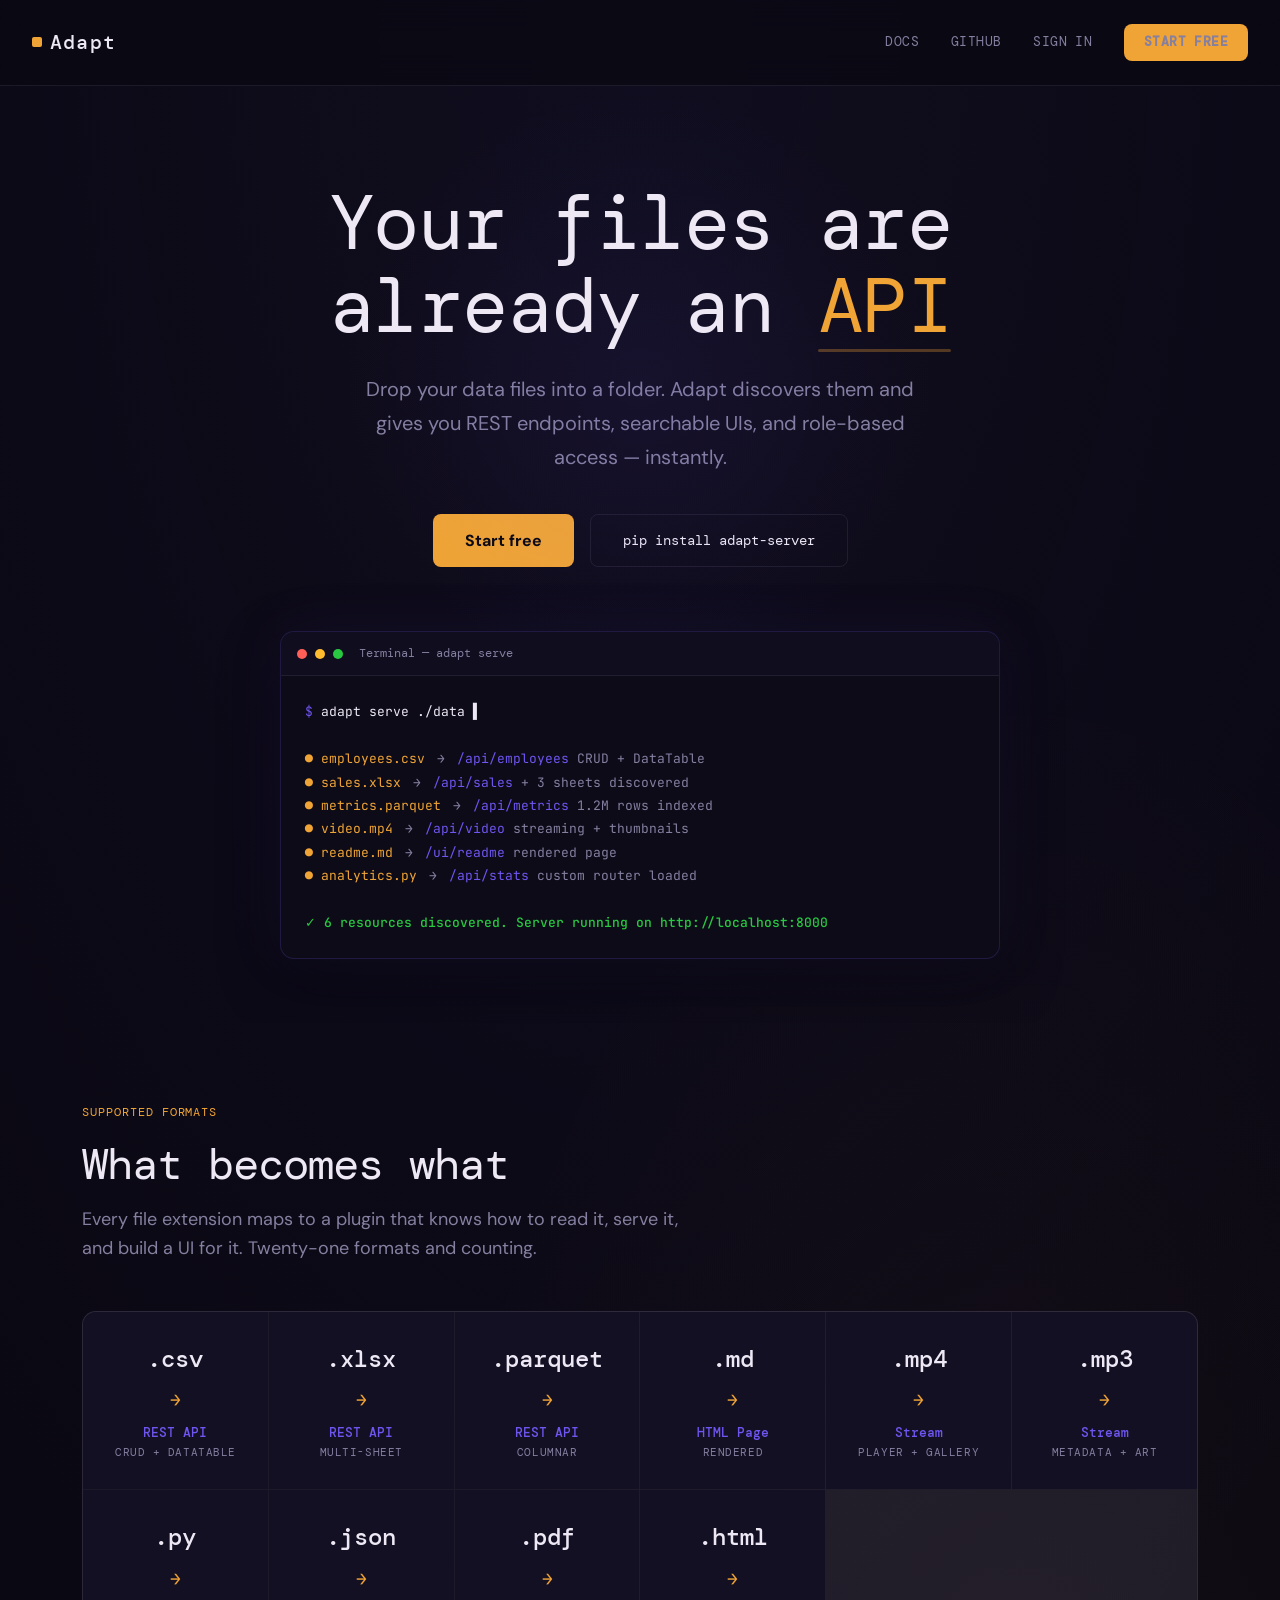
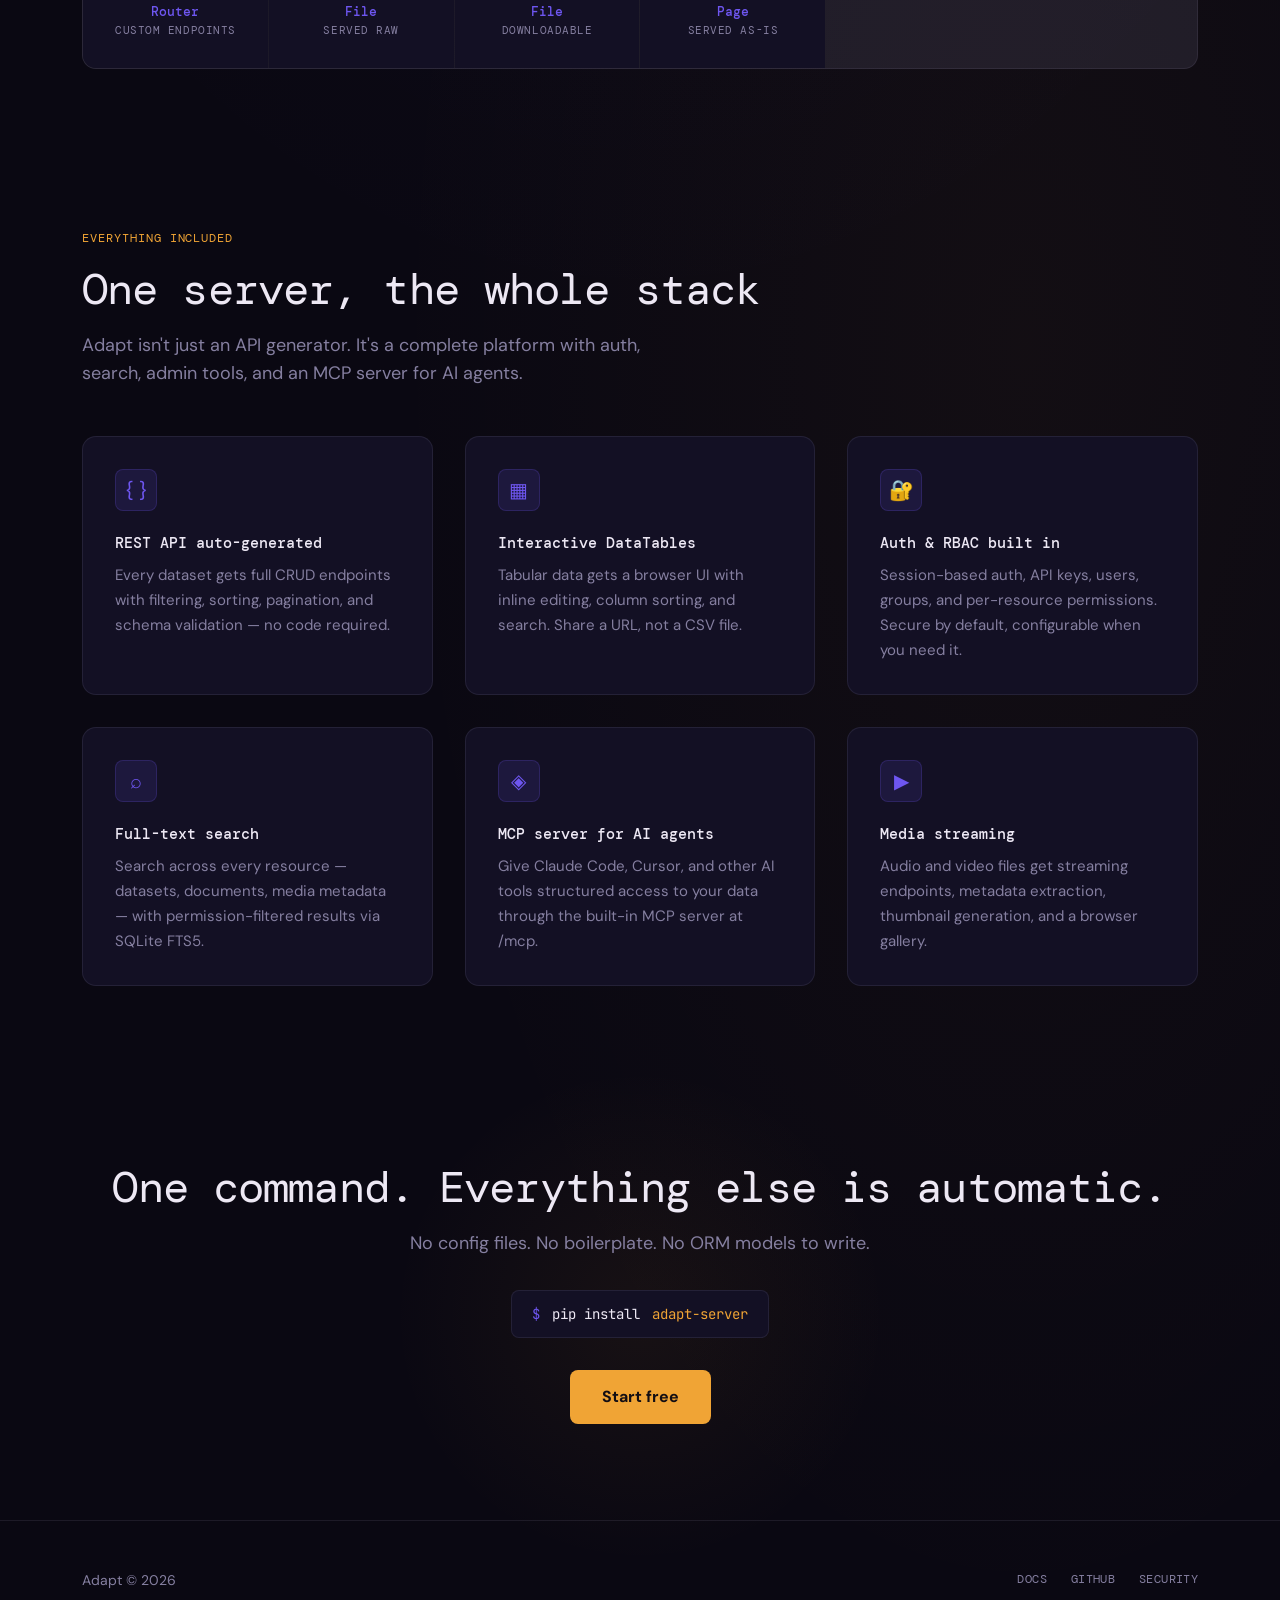
==== landing/index.html @ bdaeb8d8 "codegraph and PoC landing page" ====
<!DOCTYPE html>
<html lang="en">
<head>
<meta charset="UTF-8">
<meta name="viewport" content="width=device-width, initial-scale=1.0">
<title>Adapt — Your files are already an API</title>
<link rel="preconnect" href="https://fonts.googleapis.com">
<link rel="preconnect" href="https://fonts.gstatic.com" crossorigin>
<link href="https://fonts.googleapis.com/css2?family=DM+Mono:ital,wght@0,300;0,400;0,500&family=DM+Sans:ital,opsz,wght@0,9..40,100..1000;1,9..40,100..1000&family=JetBrains+Mono:ital,wght@0,100..800;1,100..800&display=swap" rel="stylesheet">
<style>
*, *::before, *::after { box-sizing: border-box; margin: 0; padding: 0; }

:root {
  --void: #0A0812;
  --surface: #131024;
  --surface-elevated: #1C1736;
  --chalk: #EDE8F4;
  --slate: #857FA0;
  --signal: #F0A435;
  --signal-glow: rgba(240, 164, 53, 0.15);
  --trace: #6E56F0;
  --trace-glow: rgba(110, 86, 240, 0.12);
  --border: rgba(133, 127, 160, 0.15);
  --radius: 8px;
  --radius-lg: 14px;
}

html {
  background: var(--void);
  color: var(--chalk);
  font-family: 'DM Sans', -apple-system, BlinkMacSystemFont, sans-serif;
  font-size: 16px;
  line-height: 1.6;
  -webkit-font-smoothing: antialiased;
}

body {
  min-height: 100vh;
  background:
    radial-gradient(ellipse 80% 60% at 50% 0%, rgba(110, 86, 240, 0.06), transparent),
    radial-gradient(ellipse 50% 40% at 80% 60%, rgba(240, 164, 53, 0.04), transparent);
}

::selection { background: var(--signal); color: var(--void); }

h1, h2, h3 { font-family: 'DM Mono', 'JetBrains Mono', monospace; font-weight: 400; letter-spacing: -0.02em; }
h1 { font-size: clamp(2.5rem, 6vw, 5.5rem); line-height: 1.08; }
h2 { font-size: clamp(1.75rem, 3.5vw, 2.75rem); line-height: 1.15; }
h3 { font-size: 1.125rem; font-weight: 500; letter-spacing: 0.04em; text-transform: uppercase; color: var(--slate); }

a { color: var(--trace); text-decoration: none; transition: color 0.2s; }
a:hover { color: var(--signal); }
a:focus-visible {
  outline: 2px solid var(--signal);
  outline-offset: 3px;
  border-radius: 2px;
}

.container {
  max-width: 1180px;
  margin: 0 auto;
  padding: 0 2rem;
}

.logo {
  font-family: 'DM Mono', monospace;
  font-size: 1.25rem;
  font-weight: 500;
  letter-spacing: 0.06em;
  color: var(--chalk);
  text-decoration: none;
  display: flex;
  align-items: center;
  gap: 0.5rem;
}
.logo::before {
  content: '';
  display: inline-block;
  width: 10px;
  height: 10px;
  background: var(--signal);
  border-radius: 2px;
}

nav {
  display: flex;
  justify-content: space-between;
  align-items: center;
  padding: 1.5rem 2rem;
  position: sticky;
  top: 0;
  z-index: 100;
  backdrop-filter: blur(16px);
  background: rgba(10, 8, 18, 0.75);
  border-bottom: 1px solid var(--border);
}
nav .nav-links { display: flex; align-items: center; gap: 2rem; }
nav .nav-links a {
  color: var(--slate);
  font-size: 0.9375rem;
  font-family: 'DM Mono', monospace;
  font-size: 0.8125rem;
  letter-spacing: 0.03em;
  text-transform: uppercase;
}
nav .nav-cta {
  background: var(--signal);
  color: var(--void);
  padding: 0.5rem 1.25rem;
  border-radius: var(--radius);
  font-family: 'DM Sans', sans-serif;
  font-size: 0.875rem;
  font-weight: 600;
  text-transform: none;
  letter-spacing: 0;
  transition: background 0.2s, box-shadow 0.2s;
}
nav .nav-cta:hover { background: #F8B84D; box-shadow: 0 0 20px var(--signal-glow); color: var(--void); }

.hero {
  padding: 6rem 0 4rem;
  text-align: center;
  position: relative;
  overflow: hidden;
}
.hero::before {
  content: '';
  position: absolute;
  top: 0;
  left: 50%;
  transform: translateX(-50%);
  width: 600px;
  height: 600px;
  background: radial-gradient(circle, rgba(110, 86, 240, 0.08), transparent 70%);
  pointer-events: none;
}
.hero h1 {
  position: relative;
  z-index: 1;
  margin-bottom: 1.5rem;
}
.hero h1 .highlight {
  color: var(--signal);
  position: relative;
}
.hero h1 .highlight::after {
  content: '';
  position: absolute;
  bottom: 4px;
  left: 0;
  width: 100%;
  height: 3px;
  background: var(--signal);
  opacity: 0.3;
  border-radius: 2px;
}
.hero .subtitle {
  font-size: clamp(1rem, 2vw, 1.25rem);
  color: var(--slate);
  max-width: 560px;
  margin: 0 auto 2.5rem;
  line-height: 1.7;
}

.hero-actions {
  display: flex;
  gap: 1rem;
  justify-content: center;
  flex-wrap: wrap;
  margin-bottom: 4rem;
}
.btn-primary {
  background: var(--signal);
  color: var(--void);
  padding: 0.875rem 2rem;
  border-radius: var(--radius);
  font-family: 'DM Sans', sans-serif;
  font-size: 1rem;
  font-weight: 700;
  border: none;
  cursor: pointer;
  transition: background 0.2s, box-shadow 0.2s, transform 0.15s;
  text-decoration: none;
  display: inline-flex;
  align-items: center;
  gap: 0.5rem;
}
.btn-primary:hover { background: #F8B84D; box-shadow: 0 0 24px var(--signal-glow); transform: translateY(-1px); color: var(--void); }
.btn-primary:focus-visible { outline: 2px solid var(--signal); outline-offset: 3px; }

.btn-secondary {
  background: transparent;
  color: var(--chalk);
  padding: 0.875rem 2rem;
  border-radius: var(--radius);
  font-family: 'DM Mono', monospace;
  font-size: 0.875rem;
  border: 1px solid var(--border);
  cursor: pointer;
  transition: border-color 0.2s, background 0.2s;
  text-decoration: none;
  display: inline-flex;
  align-items: center;
  gap: 0.5rem;
}
.btn-secondary:hover { border-color: var(--trace); background: var(--trace-glow); color: var(--chalk); }
.btn-secondary:focus-visible { outline: 2px solid var(--signal); outline-offset: 3px; }

.terminal {
  max-width: 720px;
  margin: 0 auto;
  background: #0D0B18;
  border: 1px solid rgba(110, 86, 240, 0.2);
  border-radius: var(--radius-lg);
  overflow: hidden;
  box-shadow: 0 0 60px rgba(110, 86, 240, 0.08), 0 20px 60px rgba(0, 0, 0, 0.4);
  position: relative;
  z-index: 1;
}
.terminal-header {
  display: flex;
  align-items: center;
  gap: 0.5rem;
  padding: 0.75rem 1rem;
  background: rgba(19, 16, 36, 0.6);
  border-bottom: 1px solid var(--border);
}
.terminal-dot { width: 10px; height: 10px; border-radius: 50%; }
.terminal-dot.red { background: #FF5F57; }
.terminal-dot.yellow { background: #FEBC2E; }
.terminal-dot.green { background: #28C840; }
.terminal-title {
  font-family: 'DM Mono', monospace;
  font-size: 0.75rem;
  color: var(--slate);
  margin-left: 0.5rem;
}
.terminal-body {
  padding: 1.5rem;
  font-family: 'JetBrains Mono', 'DM Mono', monospace;
  font-size: 0.8125rem;
  line-height: 1.8;
  min-height: 240px;
}
.terminal-body .line { display: flex; align-items: baseline; gap: 0.5rem; opacity: 0; animation: fadeInLine 0.3s ease forwards; }
.terminal-body .line:nth-child(1) { animation-delay: 0.3s; }
.terminal-body .line:nth-child(2) { animation-delay: 1.5s; }
.terminal-body .line:nth-child(3) { animation-delay: 2.2s; }
.terminal-body .line:nth-child(4) { animation-delay: 2.7s; }
.terminal-body .line:nth-child(5) { animation-delay: 3.2s; }
.terminal-body .line:nth-child(6) { animation-delay: 3.7s; }
.terminal-body .line:nth-child(7) { animation-delay: 4.2s; }
.terminal-body .line:nth-child(8) { animation-delay: 4.7s; }
.terminal-body .line:nth-child(9) { animation-delay: 5.0s; }
.terminal-body .prompt { color: var(--trace); user-select: none; }
.terminal-body .cmd { color: var(--chalk); }
.terminal-body .file { color: var(--signal); }
.terminal-body .arrow { color: var(--slate); margin: 0 0.25rem; }
.terminal-body .endpoint { color: var(--trace); }
.terminal-body .check { color: #28C840; }
.terminal-body .dim { color: var(--slate); }
.terminal-body .blink { animation: blink 1s step-end infinite; }
.terminal-body .success { color: #28C840; font-weight: 500; }

@keyframes fadeInLine {
  from { opacity: 0; transform: translateY(4px); }
  to { opacity: 1; transform: translateY(0); }
}
@keyframes blink {
  0%, 100% { opacity: 1; }
  50% { opacity: 0; }
}

.section { padding: 5rem 0; }
.section-label {
  font-family: 'DM Mono', monospace;
  font-size: 0.75rem;
  letter-spacing: 0.08em;
  text-transform: uppercase;
  color: var(--signal);
  margin-bottom: 1rem;
}
.section h2 { margin-bottom: 1rem; }
.section .lead {
  color: var(--slate);
  font-size: 1.125rem;
  max-width: 600px;
  margin-bottom: 3rem;
}

.transform-grid {
  display: grid;
  grid-template-columns: repeat(auto-fit, minmax(160px, 1fr));
  gap: 1px;
  background: var(--border);
  border: 1px solid var(--border);
  border-radius: var(--radius-lg);
  overflow: hidden;
}
.transform-item {
  background: var(--surface);
  padding: 1.75rem 1.25rem;
  text-align: center;
  transition: background 0.25s;
}
.transform-item:hover { background: var(--surface-elevated); }
.transform-item .ext {
  font-family: 'DM Mono', monospace;
  font-size: 1.5rem;
  font-weight: 500;
  color: var(--chalk);
  margin-bottom: 0.35rem;
}
.transform-item .label {
  font-family: 'DM Mono', monospace;
  font-size: 0.6875rem;
  color: var(--slate);
  letter-spacing: 0.05em;
  text-transform: uppercase;
}
.transform-item .arrow-icon {
  display: block;
  color: var(--signal);
  font-size: 1.125rem;
  margin: 0.5rem 0;
  font-family: 'JetBrains Mono', monospace;
}
.transform-item .result {
  font-family: 'DM Mono', monospace;
  font-size: 0.8125rem;
  color: var(--trace);
  font-weight: 500;
}

.features-grid {
  display: grid;
  grid-template-columns: repeat(auto-fit, minmax(280px, 1fr));
  gap: 2rem;
}
.feature-card {
  background: var(--surface);
  border: 1px solid var(--border);
  border-radius: var(--radius-lg);
  padding: 2rem;
  transition: border-color 0.25s, background 0.25s;
}
.feature-card:hover { border-color: rgba(110, 86, 240, 0.25); background: var(--surface-elevated); }
.feature-card .icon {
  width: 42px;
  height: 42px;
  border-radius: var(--radius);
  background: var(--trace-glow);
  border: 1px solid rgba(110, 86, 240, 0.2);
  display: flex;
  align-items: center;
  justify-content: center;
  font-size: 1.25rem;
  margin-bottom: 1.25rem;
  color: var(--trace);
}
.feature-card h4 {
  font-family: 'DM Mono', monospace;
  font-size: 0.9375rem;
  font-weight: 500;
  margin-bottom: 0.5rem;
  color: var(--chalk);
}
.feature-card p { color: var(--slate); font-size: 0.9375rem; line-height: 1.65; }

.cta-section {
  text-align: center;
  padding: 6rem 0;
  position: relative;
}
.cta-section::before {
  content: '';
  position: absolute;
  top: 0;
  left: 50%;
  transform: translateX(-50%);
  width: 500px;
  height: 500px;
  background: radial-gradient(circle, rgba(240, 164, 53, 0.06), transparent 70%);
  pointer-events: none;
}
.cta-section h2 { margin-bottom: 1rem; position: relative; z-index: 1; }
.cta-section p {
  color: var(--slate);
  font-size: 1.125rem;
  margin-bottom: 2rem;
  position: relative;
  z-index: 1;
}

.code-snippet {
  display: inline-flex;
  align-items: center;
  gap: 0.75rem;
  background: var(--surface);
  border: 1px solid var(--border);
  border-radius: var(--radius);
  padding: 0.75rem 1.25rem;
  font-family: 'JetBrains Mono', monospace;
  font-size: 0.875rem;
  color: var(--chalk);
  margin-bottom: 2rem;
  position: relative;
  z-index: 1;
}
.code-snippet .dollar { color: var(--trace); user-select: none; }
.code-snippet .install { color: var(--chalk); }
.code-snippet .pkg { color: var(--signal); }

footer {
  border-top: 1px solid var(--border);
  padding: 3rem 0;
  color: var(--slate);
  font-size: 0.875rem;
}
footer .container {
  display: flex;
  justify-content: space-between;
  align-items: center;
  flex-wrap: wrap;
  gap: 1rem;
}
footer a { color: var(--slate); font-family: 'DM Mono', monospace; font-size: 0.75rem; letter-spacing: 0.03em; text-transform: uppercase; }
footer a:hover { color: var(--signal); }

@media (max-width: 768px) {
  .container { padding: 0 1.25rem; }
  nav { padding: 1rem 1.25rem; }
  nav .nav-links { gap: 1rem; }
  nav .nav-links a:not(.nav-cta) { display: none; }
  .hero { padding: 4rem 0 2rem; }
  .terminal-body { font-size: 0.7rem; padding: 1rem; }
  .section { padding: 3rem 0; }
  .features-grid { grid-template-columns: 1fr; }
}

@media (prefers-reduced-motion: reduce) {
  .terminal-body .line { animation: none; opacity: 1; }
  .terminal-body .blink { animation: none; }
  *, *::before, *::after { transition-duration: 0s !important; animation-duration: 0s !important; }
}
</style>
</head>
<body>

<nav aria-label="Main navigation">
  <a href="/" class="logo">Adapt</a>
  <div class="nav-links">
    <a href="/docs">Docs</a>
    <a href="https://github.com/McIndi/adapt" target="_blank" rel="noopener">GitHub</a>
    <a href="/signin">Sign In</a>
    <a href="/signup" class="nav-cta">Start free</a>
  </div>
</nav>

<main>
  <section class="hero" aria-labelledby="hero-heading">
    <div class="container">
      <h1 id="hero-heading">
        Your files are<br>
        already an <span class="highlight">API</span>
      </h1>
      <p class="subtitle">
        Drop your data files into a folder. Adapt discovers them and gives you
        REST endpoints, searchable UIs, and role-based access — instantly.
      </p>
      <div class="hero-actions">
        <a href="/signup" class="btn-primary">Start free</a>
        <a href="/docs" class="btn-secondary">pip install adapt-server</a>
      </div>

      <div class="terminal" aria-label="Terminal demo" role="img">
        <div class="terminal-header">
          <span class="terminal-dot red"></span>
          <span class="terminal-dot yellow"></span>
          <span class="terminal-dot green"></span>
          <span class="terminal-title">Terminal — adapt serve</span>
        </div>
        <div class="terminal-body">
          <div class="line">
            <span class="prompt">$</span>
            <span class="cmd">adapt serve ./data</span>
            <span class="blink">▌</span>
          </div>
          <div class="line">
            <span class="dim">&nbsp;</span>
          </div>
          <div class="line">
            <span class="file">● employees.csv</span>
            <span class="arrow">→</span>
            <span class="endpoint">/api/employees</span>
            <span class="dim">CRUD + DataTable</span>
          </div>
          <div class="line">
            <span class="file">● sales.xlsx</span>
            <span class="arrow">→</span>
            <span class="endpoint">/api/sales</span>
            <span class="dim">+ 3 sheets discovered</span>
          </div>
          <div class="line">
            <span class="file">● metrics.parquet</span>
            <span class="arrow">→</span>
            <span class="endpoint">/api/metrics</span>
            <span class="dim">1.2M rows indexed</span>
          </div>
          <div class="line">
            <span class="file">● video.mp4</span>
            <span class="arrow">→</span>
            <span class="endpoint">/api/video</span>
            <span class="dim">streaming + thumbnails</span>
          </div>
          <div class="line">
            <span class="file">● readme.md</span>
            <span class="arrow">→</span>
            <span class="endpoint">/ui/readme</span>
            <span class="dim">rendered page</span>
          </div>
          <div class="line">
            <span class="file">● analytics.py</span>
            <span class="arrow">→</span>
            <span class="endpoint">/api/stats</span>
            <span class="dim">custom router loaded</span>
          </div>
          <div class="line">
            <span class="dim">&nbsp;</span>
          </div>
          <div class="line">
            <span class="check">✓</span>
            <span class="success">6 resources discovered. Server running on http://localhost:8000</span>
          </div>
        </div>
      </div>
    </div>
  </section>

  <section class="section" aria-labelledby="formats-heading">
    <div class="container">
      <p class="section-label">Supported formats</p>
      <h2 id="formats-heading">What becomes what</h2>
      <p class="lead">
        Every file extension maps to a plugin that knows how to read it, serve it,
        and build a UI for it. Twenty-one formats and counting.
      </p>
      <div class="transform-grid">
        <div class="transform-item">
          <div class="ext">.csv</div>
          <span class="arrow-icon" aria-hidden="true">→</span>
          <div class="result">REST API</div>
          <div class="label">CRUD + DataTable</div>
        </div>
        <div class="transform-item">
          <div class="ext">.xlsx</div>
          <span class="arrow-icon" aria-hidden="true">→</span>
          <div class="result">REST API</div>
          <div class="label">Multi-sheet</div>
        </div>
        <div class="transform-item">
          <div class="ext">.parquet</div>
          <span class="arrow-icon" aria-hidden="true">→</span>
          <div class="result">REST API</div>
          <div class="label">Columnar</div>
        </div>
        <div class="transform-item">
          <div class="ext">.md</div>
          <span class="arrow-icon" aria-hidden="true">→</span>
          <div class="result">HTML Page</div>
          <div class="label">Rendered</div>
        </div>
        <div class="transform-item">
          <div class="ext">.mp4</div>
          <span class="arrow-icon" aria-hidden="true">→</span>
          <div class="result">Stream</div>
          <div class="label">Player + Gallery</div>
        </div>
        <div class="transform-item">
          <div class="ext">.mp3</div>
          <span class="arrow-icon" aria-hidden="true">→</span>
          <div class="result">Stream</div>
          <div class="label">Metadata + Art</div>
        </div>
        <div class="transform-item">
          <div class="ext">.py</div>
          <span class="arrow-icon" aria-hidden="true">→</span>
          <div class="result">Router</div>
          <div class="label">Custom endpoints</div>
        </div>
        <div class="transform-item">
          <div class="ext">.json</div>
          <span class="arrow-icon" aria-hidden="true">→</span>
          <div class="result">File</div>
          <div class="label">Served raw</div>
        </div>
        <div class="transform-item">
          <div class="ext">.pdf</div>
          <span class="arrow-icon" aria-hidden="true">→</span>
          <div class="result">File</div>
          <div class="label">Downloadable</div>
        </div>
        <div class="transform-item">
          <div class="ext">.html</div>
          <span class="arrow-icon" aria-hidden="true">→</span>
          <div class="result">Page</div>
          <div class="label">Served as-is</div>
        </div>
      </div>
    </div>
  </section>

  <section class="section" aria-labelledby="features-heading">
    <div class="container">
      <p class="section-label">Everything included</p>
      <h2 id="features-heading">One server, the whole stack</h2>
      <p class="lead">
        Adapt isn't just an API generator. It's a complete platform with
        auth, search, admin tools, and an MCP server for AI agents.
      </p>
      <div class="features-grid">
        <div class="feature-card">
          <div class="icon" aria-hidden="true">{&nbsp;}</div>
          <h4>REST API auto-generated</h4>
          <p>Every dataset gets full CRUD endpoints with filtering, sorting, pagination, and schema validation — no code required.</p>
        </div>
        <div class="feature-card">
          <div class="icon" aria-hidden="true">▦</div>
          <h4>Interactive DataTables</h4>
          <p>Tabular data gets a browser UI with inline editing, column sorting, and search. Share a URL, not a CSV file.</p>
        </div>
        <div class="feature-card">
          <div class="icon" aria-hidden="true">🔐</div>
          <h4>Auth & RBAC built in</h4>
          <p>Session-based auth, API keys, users, groups, and per-resource permissions. Secure by default, configurable when you need it.</p>
        </div>
        <div class="feature-card">
          <div class="icon" aria-hidden="true">⌕</div>
          <h4>Full-text search</h4>
          <p>Search across every resource — datasets, documents, media metadata — with permission-filtered results via SQLite FTS5.</p>
        </div>
        <div class="feature-card">
          <div class="icon" aria-hidden="true">◈</div>
          <h4>MCP server for AI agents</h4>
          <p>Give Claude Code, Cursor, and other AI tools structured access to your data through the built-in MCP server at /mcp.</p>
        </div>
        <div class="feature-card">
          <div class="icon" aria-hidden="true">▶</div>
          <h4>Media streaming</h4>
          <p>Audio and video files get streaming endpoints, metadata extraction, thumbnail generation, and a browser gallery.</p>
        </div>
      </div>
    </div>
  </section>

  <section class="cta-section" aria-labelledby="cta-heading">
    <div class="container">
      <h2 id="cta-heading">One command. Everything else is automatic.</h2>
      <p>No config files. No boilerplate. No ORM models to write.</p>
      <div class="code-snippet" aria-label="Installation command">
        <span class="dollar">$</span>
        <span class="install">pip install</span>
        <span class="pkg">adapt-server</span>
      </div>
      <br>
      <a href="/signup" class="btn-primary">Start free</a>
    </div>
  </section>
</main>

<footer>
  <div class="container">
    <span>Adapt &copy; 2026</span>
    <div style="display:flex;gap:1.5rem;">
      <a href="/docs">Docs</a>
      <a href="https://github.com/McIndi/adapt" target="_blank" rel="noopener">GitHub</a>
      <a href="/security">Security</a>
    </div>
  </div>
</footer>

</body>
</html>
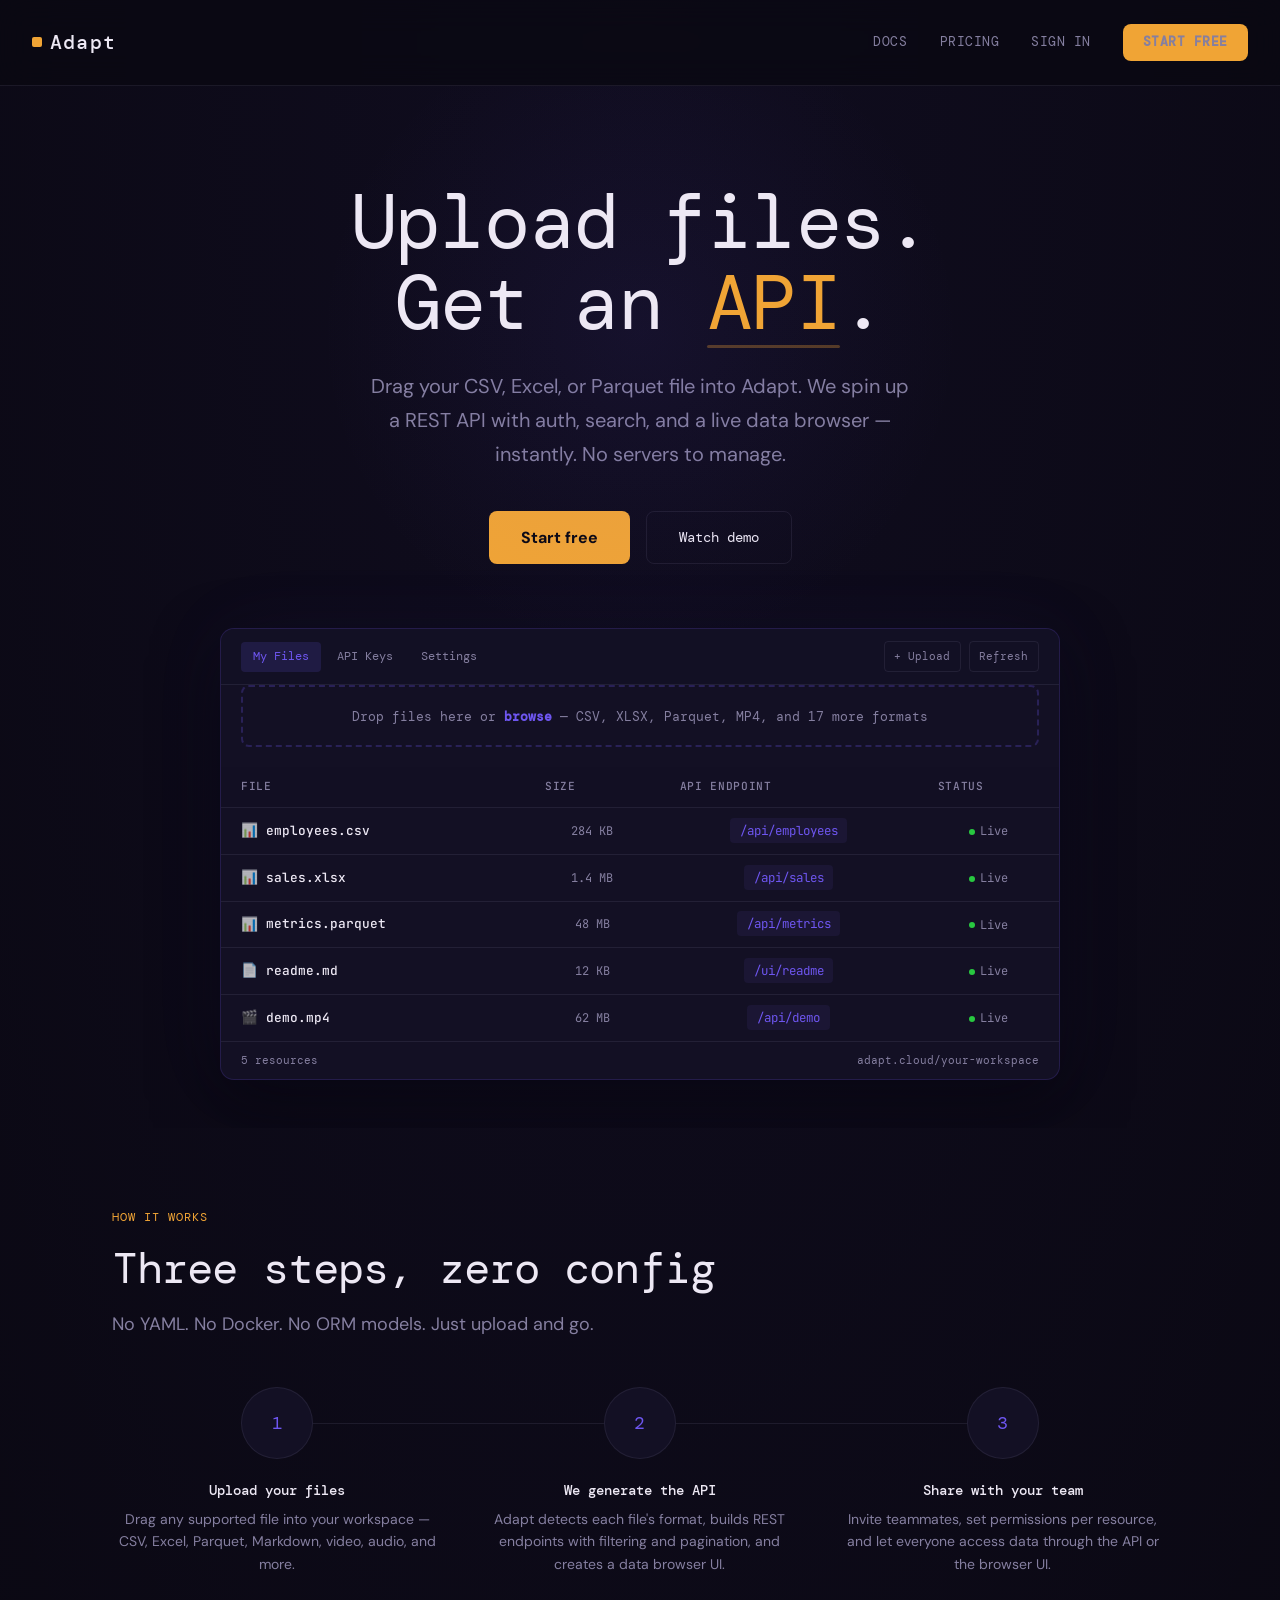
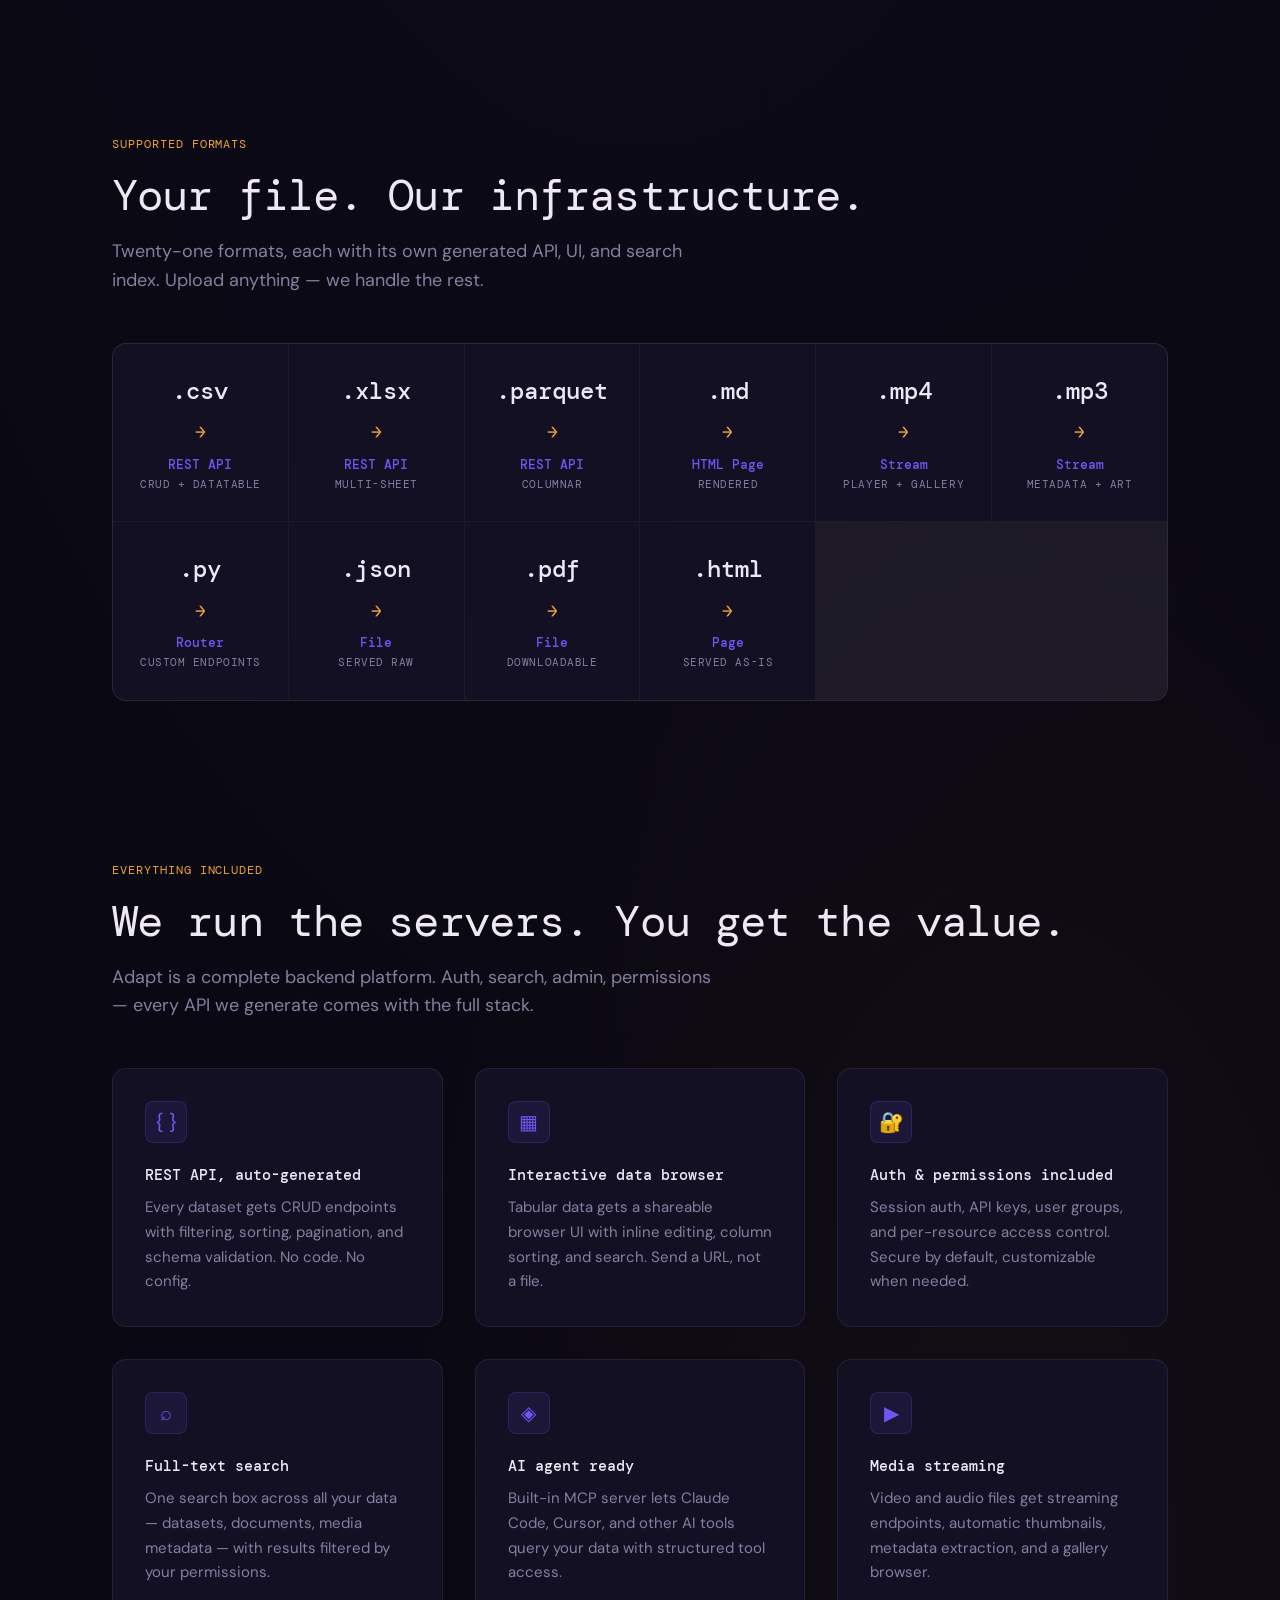
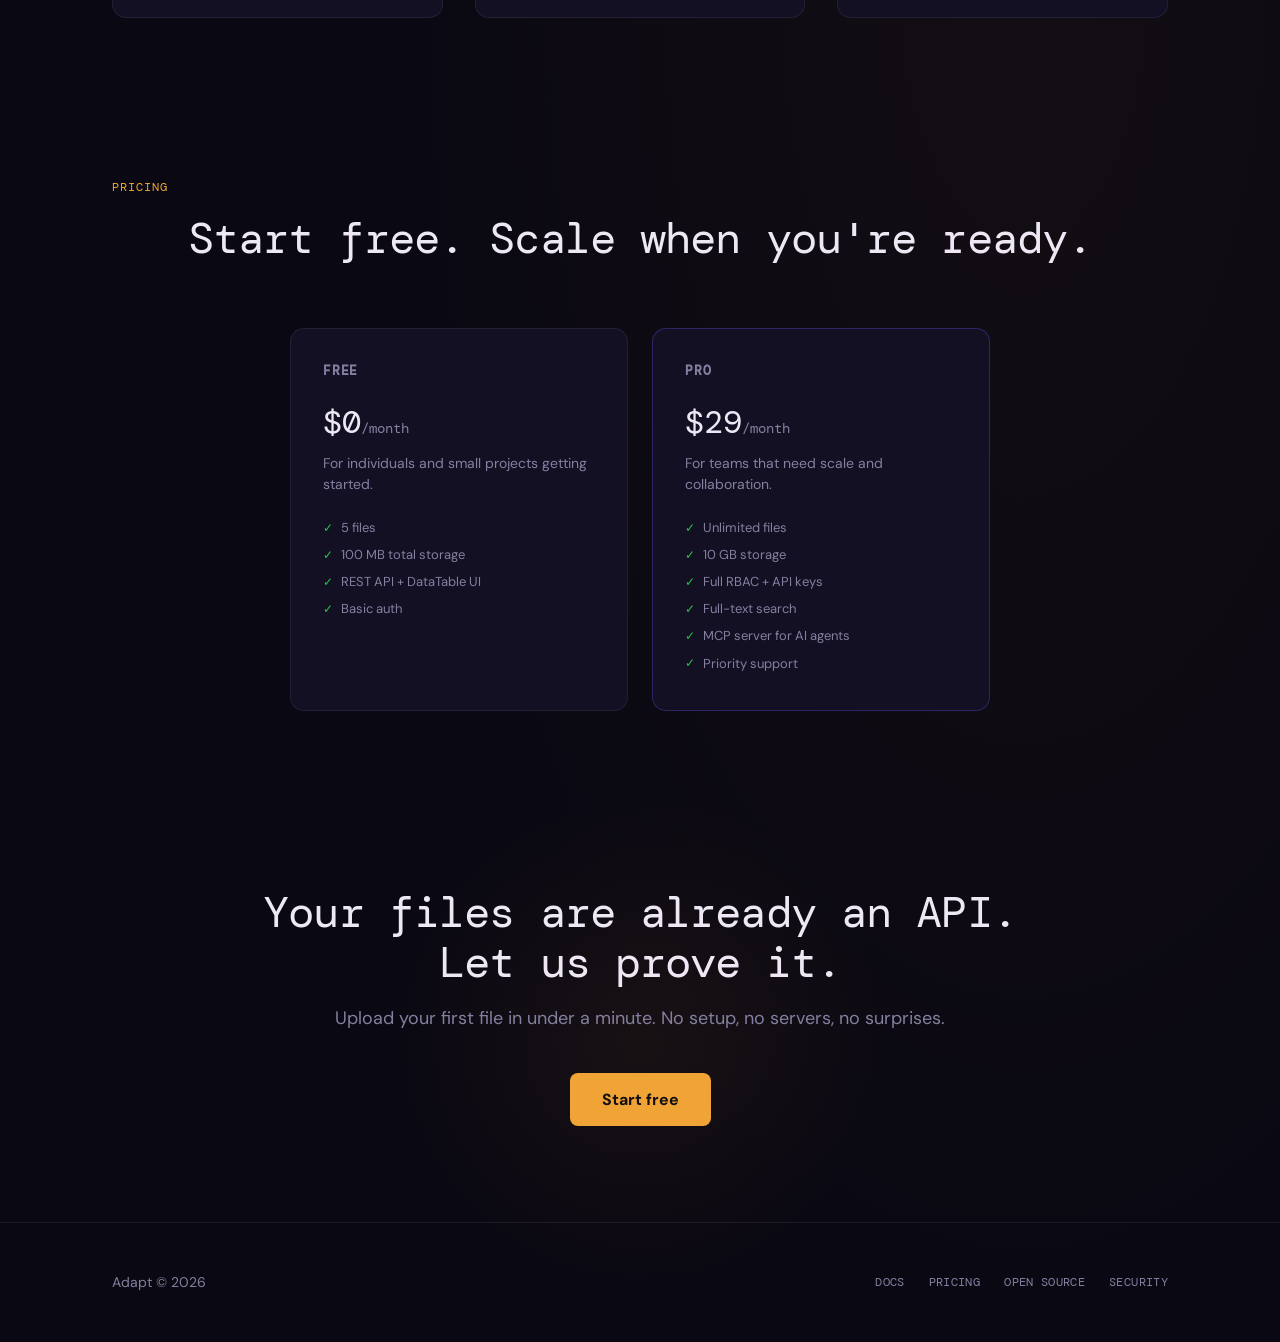
==== commit 9cf0600a: "update landing for SaaS PoC" ====
--- a/landing/index.html
+++ b/landing/index.html
@@ -3,7 +3,7 @@
 <head>
 <meta charset="UTF-8">
 <meta name="viewport" content="width=device-width, initial-scale=1.0">
-<title>Adapt — Your files are already an API</title>
+<title>Adapt — Upload files. Get an API.</title>
 <link rel="preconnect" href="https://fonts.googleapis.com">
 <link rel="preconnect" href="https://fonts.gstatic.com" crossorigin>
 <link href="https://fonts.googleapis.com/css2?family=DM+Mono:ital,wght@0,300;0,400;0,500&family=DM+Sans:ital,opsz,wght@0,9..40,100..1000;1,9..40,100..1000&family=JetBrains+Mono:ital,wght@0,100..800;1,100..800&display=swap" rel="stylesheet">
@@ -17,10 +17,10 @@
   --chalk: #EDE8F4;
   --slate: #857FA0;
   --signal: #F0A435;
-  --signal-glow: rgba(240, 164, 53, 0.15);
+  --signal-glow: rgba(240, 164, 53, 0.13);
   --trace: #6E56F0;
-  --trace-glow: rgba(110, 86, 240, 0.12);
-  --border: rgba(133, 127, 160, 0.15);
+  --trace-glow: rgba(110, 86, 240, 0.1);
+  --border: rgba(133, 127, 160, 0.14);
   --radius: 8px;
   --radius-lg: 14px;
 }
@@ -38,29 +38,21 @@
   min-height: 100vh;
   background:
     radial-gradient(ellipse 80% 60% at 50% 0%, rgba(110, 86, 240, 0.06), transparent),
-    radial-gradient(ellipse 50% 40% at 80% 60%, rgba(240, 164, 53, 0.04), transparent);
+    radial-gradient(ellipse 50% 30% at 80% 70%, rgba(240, 164, 53, 0.04), transparent);
 }
 
 ::selection { background: var(--signal); color: var(--void); }
 
 h1, h2, h3 { font-family: 'DM Mono', 'JetBrains Mono', monospace; font-weight: 400; letter-spacing: -0.02em; }
-h1 { font-size: clamp(2.5rem, 6vw, 5.5rem); line-height: 1.08; }
+h1 { font-size: clamp(2.5rem, 6vw, 5.5rem); line-height: 1.06; }
 h2 { font-size: clamp(1.75rem, 3.5vw, 2.75rem); line-height: 1.15; }
 h3 { font-size: 1.125rem; font-weight: 500; letter-spacing: 0.04em; text-transform: uppercase; color: var(--slate); }
 
 a { color: var(--trace); text-decoration: none; transition: color 0.2s; }
 a:hover { color: var(--signal); }
-a:focus-visible {
-  outline: 2px solid var(--signal);
-  outline-offset: 3px;
-  border-radius: 2px;
-}
-
-.container {
-  max-width: 1180px;
-  margin: 0 auto;
-  padding: 0 2rem;
-}
+a:focus-visible { outline: 2px solid var(--signal); outline-offset: 3px; border-radius: 2px; }
+
+.container { max-width: 1120px; margin: 0 auto; padding: 0 2rem; }
 
 .logo {
   font-family: 'DM Mono', monospace;
@@ -76,8 +68,7 @@
 .logo::before {
   content: '';
   display: inline-block;
-  width: 10px;
-  height: 10px;
+  width: 10px; height: 10px;
   background: var(--signal);
   border-radius: 2px;
 }
@@ -97,10 +88,9 @@
 nav .nav-links { display: flex; align-items: center; gap: 2rem; }
 nav .nav-links a {
   color: var(--slate);
-  font-size: 0.9375rem;
   font-family: 'DM Mono', monospace;
   font-size: 0.8125rem;
-  letter-spacing: 0.03em;
+  letter-spacing: 0.04em;
   text-transform: uppercase;
 }
 nav .nav-cta {
@@ -118,7 +108,7 @@
 nav .nav-cta:hover { background: #F8B84D; box-shadow: 0 0 20px var(--signal-glow); color: var(--void); }
 
 .hero {
-  padding: 6rem 0 4rem;
+  padding: 6rem 0 3rem;
   text-align: center;
   position: relative;
   overflow: hidden;
@@ -126,19 +116,14 @@
 .hero::before {
   content: '';
   position: absolute;
-  top: 0;
+  top: -10%;
   left: 50%;
   transform: translateX(-50%);
-  width: 600px;
-  height: 600px;
-  background: radial-gradient(circle, rgba(110, 86, 240, 0.08), transparent 70%);
+  width: 700px; height: 700px;
+  background: radial-gradient(circle, rgba(110, 86, 240, 0.07), transparent 65%);
   pointer-events: none;
 }
-.hero h1 {
-  position: relative;
-  z-index: 1;
-  margin-bottom: 1.5rem;
-}
+.hero h1 { position: relative; z-index: 1; margin-bottom: 1.5rem; }
 .hero h1 .highlight {
   color: var(--signal);
   position: relative;
@@ -146,10 +131,8 @@
 .hero h1 .highlight::after {
   content: '';
   position: absolute;
-  bottom: 4px;
-  left: 0;
-  width: 100%;
-  height: 3px;
+  bottom: 5px; left: 0;
+  width: 100%; height: 3px;
   background: var(--signal);
   opacity: 0.3;
   border-radius: 2px;
@@ -157,33 +140,27 @@
 .hero .subtitle {
   font-size: clamp(1rem, 2vw, 1.25rem);
   color: var(--slate);
-  max-width: 560px;
+  max-width: 540px;
   margin: 0 auto 2.5rem;
   line-height: 1.7;
 }
-
 .hero-actions {
-  display: flex;
-  gap: 1rem;
-  justify-content: center;
-  flex-wrap: wrap;
+  display: flex; gap: 1rem;
+  justify-content: center; flex-wrap: wrap;
   margin-bottom: 4rem;
 }
+
 .btn-primary {
   background: var(--signal);
   color: var(--void);
   padding: 0.875rem 2rem;
   border-radius: var(--radius);
   font-family: 'DM Sans', sans-serif;
-  font-size: 1rem;
-  font-weight: 700;
-  border: none;
-  cursor: pointer;
+  font-size: 1rem; font-weight: 700;
+  border: none; cursor: pointer;
   transition: background 0.2s, box-shadow 0.2s, transform 0.15s;
   text-decoration: none;
-  display: inline-flex;
-  align-items: center;
-  gap: 0.5rem;
+  display: inline-flex; align-items: center; gap: 0.5rem;
 }
 .btn-primary:hover { background: #F8B84D; box-shadow: 0 0 24px var(--signal-glow); transform: translateY(-1px); color: var(--void); }
 .btn-primary:focus-visible { outline: 2px solid var(--signal); outline-offset: 3px; }
@@ -199,77 +176,134 @@
   cursor: pointer;
   transition: border-color 0.2s, background 0.2s;
   text-decoration: none;
-  display: inline-flex;
-  align-items: center;
-  gap: 0.5rem;
+  display: inline-flex; align-items: center; gap: 0.5rem;
 }
 .btn-secondary:hover { border-color: var(--trace); background: var(--trace-glow); color: var(--chalk); }
 .btn-secondary:focus-visible { outline: 2px solid var(--signal); outline-offset: 3px; }
 
-.terminal {
-  max-width: 720px;
+.dashboard {
+  max-width: 840px;
   margin: 0 auto;
-  background: #0D0B18;
-  border: 1px solid rgba(110, 86, 240, 0.2);
+  background: var(--surface);
+  border: 1px solid rgba(110, 86, 240, 0.18);
   border-radius: var(--radius-lg);
   overflow: hidden;
-  box-shadow: 0 0 60px rgba(110, 86, 240, 0.08), 0 20px 60px rgba(0, 0, 0, 0.4);
+  box-shadow: 0 0 80px rgba(110, 86, 240, 0.06), 0 24px 64px rgba(0, 0, 0, 0.5);
   position: relative;
   z-index: 1;
 }
-.terminal-header {
+.dashboard-header {
   display: flex;
   align-items: center;
-  gap: 0.5rem;
-  padding: 0.75rem 1rem;
-  background: rgba(19, 16, 36, 0.6);
+  justify-content: space-between;
+  padding: 0.75rem 1.25rem;
+  background: rgba(19, 16, 36, 0.5);
   border-bottom: 1px solid var(--border);
 }
-.terminal-dot { width: 10px; height: 10px; border-radius: 50%; }
-.terminal-dot.red { background: #FF5F57; }
-.terminal-dot.yellow { background: #FEBC2E; }
-.terminal-dot.green { background: #28C840; }
-.terminal-title {
+.dashboard-tabs {
+  display: flex;
+  gap: 0.25rem;
+}
+.dashboard-tab {
   font-family: 'DM Mono', monospace;
   font-size: 0.75rem;
   color: var(--slate);
-  margin-left: 0.5rem;
-}
-.terminal-body {
-  padding: 1.5rem;
+  padding: 0.35rem 0.75rem;
+  border-radius: 4px;
+  cursor: default;
+}
+.dashboard-tab.active { background: rgba(110, 86, 240, 0.15); color: var(--trace); }
+.dashboard-actions { display: flex; gap: 0.5rem; }
+.dashboard-action {
+  font-family: 'DM Mono', monospace;
+  font-size: 0.7rem;
+  color: var(--slate);
+  padding: 0.35rem 0.6rem;
+  border: 1px solid var(--border);
+  border-radius: 4px;
+  background: transparent;
+  cursor: default;
+}
+.dashboard-table {
+  width: 100%;
+  border-collapse: collapse;
   font-family: 'JetBrains Mono', 'DM Mono', monospace;
-  font-size: 0.8125rem;
-  line-height: 1.8;
-  min-height: 240px;
-}
-.terminal-body .line { display: flex; align-items: baseline; gap: 0.5rem; opacity: 0; animation: fadeInLine 0.3s ease forwards; }
-.terminal-body .line:nth-child(1) { animation-delay: 0.3s; }
-.terminal-body .line:nth-child(2) { animation-delay: 1.5s; }
-.terminal-body .line:nth-child(3) { animation-delay: 2.2s; }
-.terminal-body .line:nth-child(4) { animation-delay: 2.7s; }
-.terminal-body .line:nth-child(5) { animation-delay: 3.2s; }
-.terminal-body .line:nth-child(6) { animation-delay: 3.7s; }
-.terminal-body .line:nth-child(7) { animation-delay: 4.2s; }
-.terminal-body .line:nth-child(8) { animation-delay: 4.7s; }
-.terminal-body .line:nth-child(9) { animation-delay: 5.0s; }
-.terminal-body .prompt { color: var(--trace); user-select: none; }
-.terminal-body .cmd { color: var(--chalk); }
-.terminal-body .file { color: var(--signal); }
-.terminal-body .arrow { color: var(--slate); margin: 0 0.25rem; }
-.terminal-body .endpoint { color: var(--trace); }
-.terminal-body .check { color: #28C840; }
-.terminal-body .dim { color: var(--slate); }
-.terminal-body .blink { animation: blink 1s step-end infinite; }
-.terminal-body .success { color: #28C840; font-weight: 500; }
-
-@keyframes fadeInLine {
-  from { opacity: 0; transform: translateY(4px); }
-  to { opacity: 1; transform: translateY(0); }
-}
-@keyframes blink {
-  0%, 100% { opacity: 1; }
-  50% { opacity: 0; }
-}
+  font-size: 0.8rem;
+}
+.dashboard-table th {
+  text-align: left;
+  padding: 0.7rem 1.25rem;
+  font-weight: 500;
+  color: var(--slate);
+  font-size: 0.7rem;
+  letter-spacing: 0.06em;
+  text-transform: uppercase;
+  border-bottom: 1px solid var(--border);
+  background: rgba(19, 16, 36, 0.3);
+}
+.dashboard-table td {
+  padding: 0.75rem 1.25rem;
+  border-bottom: 1px solid var(--border);
+  vertical-align: middle;
+}
+.dashboard-table tr { transition: background 0.2s; }
+.dashboard-table tr:hover td { background: rgba(110, 86, 240, 0.04); }
+.dashboard-table tr:last-child td { border-bottom: none; }
+.dashboard-table .filename {
+  display: flex; align-items: center; gap: 0.5rem;
+  color: var(--chalk);
+  font-weight: 500;
+}
+.dashboard-table .file-icon {
+  font-size: 0.85rem;
+  opacity: 0.7;
+}
+.dashboard-table .size { color: var(--slate); font-size: 0.75rem; }
+.dashboard-table .endpoint {
+  font-family: 'JetBrains Mono', monospace;
+  font-size: 0.78rem;
+  color: var(--trace);
+  background: rgba(110, 86, 240, 0.08);
+  padding: 0.25rem 0.6rem;
+  border-radius: 4px;
+  white-space: nowrap;
+}
+.dashboard-table .status {
+  display: inline-flex; align-items: center; gap: 0.35rem;
+  font-size: 0.75rem;
+  color: var(--slate);
+}
+.dashboard-table .status::before {
+  content: '';
+  width: 6px; height: 6px;
+  border-radius: 50%;
+  background: #28C840;
+}
+.dashboard-footer {
+  padding: 0.6rem 1.25rem;
+  border-top: 1px solid var(--border);
+  font-family: 'DM Mono', monospace;
+  font-size: 0.7rem;
+  color: var(--slate);
+  display: flex; justify-content: space-between;
+}
+
+.upload-zone {
+  margin: 0 1.25rem 1.25rem;
+  border: 2px dashed rgba(110, 86, 240, 0.25);
+  border-radius: var(--radius);
+  padding: 1rem;
+  text-align: center;
+  transition: border-color 0.25s, background 0.25s;
+  cursor: default;
+}
+.upload-zone:hover { border-color: var(--trace); background: rgba(110, 86, 240, 0.04); }
+.upload-zone .upload-text {
+  font-family: 'DM Mono', monospace;
+  font-size: 0.8rem;
+  color: var(--slate);
+}
+.upload-zone .upload-text strong { color: var(--trace); }
 
 .section { padding: 5rem 0; }
 .section-label {
@@ -346,14 +380,11 @@
 }
 .feature-card:hover { border-color: rgba(110, 86, 240, 0.25); background: var(--surface-elevated); }
 .feature-card .icon {
-  width: 42px;
-  height: 42px;
+  width: 42px; height: 42px;
   border-radius: var(--radius);
   background: var(--trace-glow);
   border: 1px solid rgba(110, 86, 240, 0.2);
-  display: flex;
-  align-items: center;
-  justify-content: center;
+  display: flex; align-items: center; justify-content: center;
   font-size: 1.25rem;
   margin-bottom: 1.25rem;
   color: var(--trace);
@@ -367,6 +398,54 @@
 }
 .feature-card p { color: var(--slate); font-size: 0.9375rem; line-height: 1.65; }
 
+.how-it-works {
+  display: grid;
+  grid-template-columns: repeat(3, 1fr);
+  gap: 2rem;
+  position: relative;
+}
+.how-it-works::before {
+  content: '';
+  position: absolute;
+  top: 36px;
+  left: calc(16.67% + 1rem);
+  right: calc(16.67% + 1rem);
+  height: 1px;
+  background: var(--border);
+  z-index: 0;
+}
+.how-step {
+  position: relative;
+  z-index: 1;
+  text-align: center;
+}
+.how-step .step-marker {
+  width: 72px; height: 72px;
+  border-radius: 50%;
+  background: var(--surface);
+  border: 1px solid var(--border);
+  display: flex;
+  align-items: center;
+  justify-content: center;
+  margin: 0 auto 1.25rem;
+  font-family: 'DM Mono', monospace;
+  font-size: 1.1rem;
+  color: var(--trace);
+  transition: border-color 0.25s, box-shadow 0.25s;
+}
+.how-step:hover .step-marker {
+  border-color: rgba(110, 86, 240, 0.35);
+  box-shadow: 0 0 20px rgba(110, 86, 240, 0.1);
+}
+.how-step h4 {
+  font-family: 'DM Mono', monospace;
+  font-size: 0.9rem;
+  font-weight: 500;
+  margin-bottom: 0.4rem;
+  color: var(--chalk);
+}
+.how-step p { color: var(--slate); font-size: 0.875rem; line-height: 1.6; }
+
 .cta-section {
   text-align: center;
   padding: 6rem 0;
@@ -375,11 +454,9 @@
 .cta-section::before {
   content: '';
   position: absolute;
-  top: 0;
-  left: 50%;
+  top: 0; left: 50%;
   transform: translateX(-50%);
-  width: 500px;
-  height: 500px;
+  width: 500px; height: 500px;
   background: radial-gradient(circle, rgba(240, 164, 53, 0.06), transparent 70%);
   pointer-events: none;
 }
@@ -387,29 +464,58 @@
 .cta-section p {
   color: var(--slate);
   font-size: 1.125rem;
-  margin-bottom: 2rem;
+  margin-bottom: 2.5rem;
   position: relative;
   z-index: 1;
 }
 
-.code-snippet {
-  display: inline-flex;
-  align-items: center;
-  gap: 0.75rem;
+.pricing-tease {
+  display: flex;
+  gap: 1.5rem;
+  justify-content: center;
+  max-width: 700px;
+  margin: 4rem auto 0;
+  position: relative;
+  z-index: 1;
+}
+.price-card {
   background: var(--surface);
   border: 1px solid var(--border);
-  border-radius: var(--radius);
-  padding: 0.75rem 1.25rem;
-  font-family: 'JetBrains Mono', monospace;
+  border-radius: var(--radius-lg);
+  padding: 2rem;
+  flex: 1;
+  text-align: left;
+  transition: border-color 0.25s;
+}
+.price-card.featured { border-color: rgba(110, 86, 240, 0.3); }
+.price-card h5 {
+  font-family: 'DM Mono', monospace;
+  font-size: 0.8rem;
+  letter-spacing: 0.06em;
+  text-transform: uppercase;
+  color: var(--slate);
+  margin-bottom: 1rem;
+}
+.price-card .price {
+  font-family: 'DM Mono', monospace;
+  font-size: 2rem;
+  color: var(--chalk);
+  margin-bottom: 0.25rem;
+}
+.price-card .price span { font-size: 0.875rem; color: var(--slate); }
+.price-card .desc {
+  color: var(--slate);
   font-size: 0.875rem;
-  color: var(--chalk);
-  margin-bottom: 2rem;
-  position: relative;
-  z-index: 1;
-}
-.code-snippet .dollar { color: var(--trace); user-select: none; }
-.code-snippet .install { color: var(--chalk); }
-.code-snippet .pkg { color: var(--signal); }
+  margin-bottom: 1.25rem;
+  line-height: 1.5;
+}
+.price-card .perk {
+  font-size: 0.8125rem;
+  color: var(--slate);
+  padding: 0.2rem 0;
+  display: flex; align-items: center; gap: 0.5rem;
+}
+.price-card .perk::before { content: '✓'; color: #28C840; font-size: 0.75rem; }
 
 footer {
   border-top: 1px solid var(--border);
@@ -418,13 +524,16 @@
   font-size: 0.875rem;
 }
 footer .container {
-  display: flex;
-  justify-content: space-between;
-  align-items: center;
-  flex-wrap: wrap;
-  gap: 1rem;
-}
-footer a { color: var(--slate); font-family: 'DM Mono', monospace; font-size: 0.75rem; letter-spacing: 0.03em; text-transform: uppercase; }
+  display: flex; justify-content: space-between;
+  align-items: center; flex-wrap: wrap; gap: 1rem;
+}
+footer a {
+  color: var(--slate);
+  font-family: 'DM Mono', monospace;
+  font-size: 0.75rem;
+  letter-spacing: 0.03em;
+  text-transform: uppercase;
+}
 footer a:hover { color: var(--signal); }
 
 @media (max-width: 768px) {
@@ -433,14 +542,19 @@
   nav .nav-links { gap: 1rem; }
   nav .nav-links a:not(.nav-cta) { display: none; }
   .hero { padding: 4rem 0 2rem; }
-  .terminal-body { font-size: 0.7rem; padding: 1rem; }
+  .dashboard { border-radius: var(--radius); }
+  .dashboard-table { font-size: 0.68rem; }
+  .dashboard-table th, .dashboard-table td { padding: 0.5rem 0.75rem; }
+  .dashboard-table .endpoint { font-size: 0.65rem; }
+  .how-it-works { grid-template-columns: 1fr; gap: 2rem; }
+  .how-it-works::before { display: none; }
+  .pricing-tease { flex-direction: column; max-width: 100%; }
   .section { padding: 3rem 0; }
   .features-grid { grid-template-columns: 1fr; }
+  .dashboard-actions { display: none; }
 }
 
 @media (prefers-reduced-motion: reduce) {
-  .terminal-body .line { animation: none; opacity: 1; }
-  .terminal-body .blink { animation: none; }
   *, *::before, *::after { transition-duration: 0s !important; animation-duration: 0s !important; }
 }
 </style>
@@ -451,7 +565,7 @@
   <a href="/" class="logo">Adapt</a>
   <div class="nav-links">
     <a href="/docs">Docs</a>
-    <a href="https://github.com/McIndi/adapt" target="_blank" rel="noopener">GitHub</a>
+    <a href="/pricing">Pricing</a>
     <a href="/signin">Sign In</a>
     <a href="/signup" class="nav-cta">Start free</a>
   </div>
@@ -461,89 +575,140 @@
   <section class="hero" aria-labelledby="hero-heading">
     <div class="container">
       <h1 id="hero-heading">
-        Your files are<br>
-        already an <span class="highlight">API</span>
+        Upload files.<br>
+        Get an <span class="highlight">API</span>.
       </h1>
       <p class="subtitle">
-        Drop your data files into a folder. Adapt discovers them and gives you
-        REST endpoints, searchable UIs, and role-based access — instantly.
+        Drag your CSV, Excel, or Parquet file into Adapt. We spin up a REST API
+        with auth, search, and a live data browser — instantly. No servers to manage.
       </p>
       <div class="hero-actions">
         <a href="/signup" class="btn-primary">Start free</a>
-        <a href="/docs" class="btn-secondary">pip install adapt-server</a>
+        <a href="/demo" class="btn-secondary">Watch demo</a>
       </div>
 
-      <div class="terminal" aria-label="Terminal demo" role="img">
-        <div class="terminal-header">
-          <span class="terminal-dot red"></span>
-          <span class="terminal-dot yellow"></span>
-          <span class="terminal-dot green"></span>
-          <span class="terminal-title">Terminal — adapt serve</span>
-        </div>
-        <div class="terminal-body">
-          <div class="line">
-            <span class="prompt">$</span>
-            <span class="cmd">adapt serve ./data</span>
-            <span class="blink">▌</span>
+      <div class="dashboard" aria-label="Platform dashboard" role="img">
+        <div class="dashboard-header">
+          <div class="dashboard-tabs">
+            <span class="dashboard-tab active">My Files</span>
+            <span class="dashboard-tab">API Keys</span>
+            <span class="dashboard-tab">Settings</span>
           </div>
-          <div class="line">
-            <span class="dim">&nbsp;</span>
+          <div class="dashboard-actions">
+            <span class="dashboard-action">+ Upload</span>
+            <span class="dashboard-action">Refresh</span>
           </div>
-          <div class="line">
-            <span class="file">● employees.csv</span>
-            <span class="arrow">→</span>
-            <span class="endpoint">/api/employees</span>
-            <span class="dim">CRUD + DataTable</span>
-          </div>
-          <div class="line">
-            <span class="file">● sales.xlsx</span>
-            <span class="arrow">→</span>
-            <span class="endpoint">/api/sales</span>
-            <span class="dim">+ 3 sheets discovered</span>
-          </div>
-          <div class="line">
-            <span class="file">● metrics.parquet</span>
-            <span class="arrow">→</span>
-            <span class="endpoint">/api/metrics</span>
-            <span class="dim">1.2M rows indexed</span>
-          </div>
-          <div class="line">
-            <span class="file">● video.mp4</span>
-            <span class="arrow">→</span>
-            <span class="endpoint">/api/video</span>
-            <span class="dim">streaming + thumbnails</span>
-          </div>
-          <div class="line">
-            <span class="file">● readme.md</span>
-            <span class="arrow">→</span>
-            <span class="endpoint">/ui/readme</span>
-            <span class="dim">rendered page</span>
-          </div>
-          <div class="line">
-            <span class="file">● analytics.py</span>
-            <span class="arrow">→</span>
-            <span class="endpoint">/api/stats</span>
-            <span class="dim">custom router loaded</span>
-          </div>
-          <div class="line">
-            <span class="dim">&nbsp;</span>
-          </div>
-          <div class="line">
-            <span class="check">✓</span>
-            <span class="success">6 resources discovered. Server running on http://localhost:8000</span>
-          </div>
+        </div>
+
+        <div class="upload-zone">
+          <span class="upload-text">Drop files here or <strong>browse</strong> — CSV, XLSX, Parquet, MP4, and 17 more formats</span>
+        </div>
+
+        <table class="dashboard-table" aria-label="Your files and their generated API endpoints">
+          <thead>
+            <tr>
+              <th>File</th>
+              <th>Size</th>
+              <th>API endpoint</th>
+              <th>Status</th>
+            </tr>
+          </thead>
+          <tbody>
+            <tr>
+              <td>
+                <span class="filename">
+                  <span class="file-icon">📊</span> employees.csv
+                </span>
+              </td>
+              <td><span class="size">284 KB</span></td>
+              <td><span class="endpoint">/api/employees</span></td>
+              <td><span class="status">Live</span></td>
+            </tr>
+            <tr>
+              <td>
+                <span class="filename">
+                  <span class="file-icon">📊</span> sales.xlsx
+                </span>
+              </td>
+              <td><span class="size">1.4 MB</span></td>
+              <td><span class="endpoint">/api/sales</span></td>
+              <td><span class="status">Live</span></td>
+            </tr>
+            <tr>
+              <td>
+                <span class="filename">
+                  <span class="file-icon">📊</span> metrics.parquet
+                </span>
+              </td>
+              <td><span class="size">48 MB</span></td>
+              <td><span class="endpoint">/api/metrics</span></td>
+              <td><span class="status">Live</span></td>
+            </tr>
+            <tr>
+              <td>
+                <span class="filename">
+                  <span class="file-icon">📄</span> readme.md
+                </span>
+              </td>
+              <td><span class="size">12 KB</span></td>
+              <td><span class="endpoint">/ui/readme</span></td>
+              <td><span class="status">Live</span></td>
+            </tr>
+            <tr>
+              <td>
+                <span class="filename">
+                  <span class="file-icon">🎬</span> demo.mp4
+                </span>
+              </td>
+              <td><span class="size">62 MB</span></td>
+              <td><span class="endpoint">/api/demo</span></td>
+              <td><span class="status">Live</span></td>
+            </tr>
+          </tbody>
+        </table>
+
+        <div class="dashboard-footer">
+          <span>5 resources</span>
+          <span>adapt.cloud/your-workspace</span>
         </div>
       </div>
     </div>
   </section>
 
+  <section class="section" aria-labelledby="how-heading">
+    <div class="container">
+      <p class="section-label">How it works</p>
+      <h2 id="how-heading">Three steps, zero config</h2>
+      <p class="lead">
+        No YAML. No Docker. No ORM models. Just upload and go.
+      </p>
+      <div class="how-it-works">
+        <div class="how-step">
+          <div class="step-marker" aria-hidden="true">1</div>
+          <h4>Upload your files</h4>
+          <p>Drag any supported file into your workspace — CSV, Excel, Parquet, Markdown, video, audio, and more.</p>
+        </div>
+        <div class="how-step">
+          <div class="step-marker" aria-hidden="true">2</div>
+          <h4>We generate the API</h4>
+          <p>Adapt detects each file's format, builds REST endpoints with filtering and pagination, and creates a data browser UI.</p>
+        </div>
+        <div class="how-step">
+          <div class="step-marker" aria-hidden="true">3</div>
+          <h4>Share with your team</h4>
+          <p>Invite teammates, set permissions per resource, and let everyone access data through the API or the browser UI.</p>
+        </div>
+      </div>
+    </div>
+  </section>
+
   <section class="section" aria-labelledby="formats-heading">
     <div class="container">
       <p class="section-label">Supported formats</p>
-      <h2 id="formats-heading">What becomes what</h2>
+      <h2 id="formats-heading">Your file. Our infrastructure.</h2>
       <p class="lead">
-        Every file extension maps to a plugin that knows how to read it, serve it,
-        and build a UI for it. Twenty-one formats and counting.
+        Twenty-one formats, each with its own generated API, UI, and search index.
+        Upload anything — we handle the rest.
       </p>
       <div class="transform-grid">
         <div class="transform-item">
@@ -613,56 +778,79 @@
   <section class="section" aria-labelledby="features-heading">
     <div class="container">
       <p class="section-label">Everything included</p>
-      <h2 id="features-heading">One server, the whole stack</h2>
+      <h2 id="features-heading">We run the servers. You get the value.</h2>
       <p class="lead">
-        Adapt isn't just an API generator. It's a complete platform with
-        auth, search, admin tools, and an MCP server for AI agents.
+        Adapt is a complete backend platform. Auth, search, admin, permissions —
+        every API we generate comes with the full stack.
       </p>
       <div class="features-grid">
         <div class="feature-card">
           <div class="icon" aria-hidden="true">{&nbsp;}</div>
-          <h4>REST API auto-generated</h4>
-          <p>Every dataset gets full CRUD endpoints with filtering, sorting, pagination, and schema validation — no code required.</p>
+          <h4>REST API, auto-generated</h4>
+          <p>Every dataset gets CRUD endpoints with filtering, sorting, pagination, and schema validation. No code. No config.</p>
         </div>
         <div class="feature-card">
           <div class="icon" aria-hidden="true">▦</div>
-          <h4>Interactive DataTables</h4>
-          <p>Tabular data gets a browser UI with inline editing, column sorting, and search. Share a URL, not a CSV file.</p>
+          <h4>Interactive data browser</h4>
+          <p>Tabular data gets a shareable browser UI with inline editing, column sorting, and search. Send a URL, not a file.</p>
         </div>
         <div class="feature-card">
           <div class="icon" aria-hidden="true">🔐</div>
-          <h4>Auth & RBAC built in</h4>
-          <p>Session-based auth, API keys, users, groups, and per-resource permissions. Secure by default, configurable when you need it.</p>
+          <h4>Auth & permissions included</h4>
+          <p>Session auth, API keys, user groups, and per-resource access control. Secure by default, customizable when needed.</p>
         </div>
         <div class="feature-card">
           <div class="icon" aria-hidden="true">⌕</div>
           <h4>Full-text search</h4>
-          <p>Search across every resource — datasets, documents, media metadata — with permission-filtered results via SQLite FTS5.</p>
+          <p>One search box across all your data — datasets, documents, media metadata — with results filtered by your permissions.</p>
         </div>
         <div class="feature-card">
           <div class="icon" aria-hidden="true">◈</div>
-          <h4>MCP server for AI agents</h4>
-          <p>Give Claude Code, Cursor, and other AI tools structured access to your data through the built-in MCP server at /mcp.</p>
+          <h4>AI agent ready</h4>
+          <p>Built-in MCP server lets Claude Code, Cursor, and other AI tools query your data with structured tool access.</p>
         </div>
         <div class="feature-card">
           <div class="icon" aria-hidden="true">▶</div>
           <h4>Media streaming</h4>
-          <p>Audio and video files get streaming endpoints, metadata extraction, thumbnail generation, and a browser gallery.</p>
+          <p>Video and audio files get streaming endpoints, automatic thumbnails, metadata extraction, and a gallery browser.</p>
         </div>
       </div>
     </div>
   </section>
 
+  <section class="section" aria-labelledby="pricing-heading">
+    <div class="container">
+      <p class="section-label">Pricing</p>
+      <h2 id="pricing-heading" style="text-align:center">Start free. Scale when you're ready.</h2>
+      <div class="pricing-tease">
+        <div class="price-card">
+          <h5>Free</h5>
+          <div class="price">$0<span>/month</span></div>
+          <p class="desc">For individuals and small projects getting started.</p>
+          <div class="perk">5 files</div>
+          <div class="perk">100 MB total storage</div>
+          <div class="perk">REST API + DataTable UI</div>
+          <div class="perk">Basic auth</div>
+        </div>
+        <div class="price-card featured">
+          <h5>Pro</h5>
+          <div class="price">$29<span>/month</span></div>
+          <p class="desc">For teams that need scale and collaboration.</p>
+          <div class="perk">Unlimited files</div>
+          <div class="perk">10 GB storage</div>
+          <div class="perk">Full RBAC + API keys</div>
+          <div class="perk">Full-text search</div>
+          <div class="perk">MCP server for AI agents</div>
+          <div class="perk">Priority support</div>
+        </div>
+      </div>
+    </div>
+  </section>
+
   <section class="cta-section" aria-labelledby="cta-heading">
     <div class="container">
-      <h2 id="cta-heading">One command. Everything else is automatic.</h2>
-      <p>No config files. No boilerplate. No ORM models to write.</p>
-      <div class="code-snippet" aria-label="Installation command">
-        <span class="dollar">$</span>
-        <span class="install">pip install</span>
-        <span class="pkg">adapt-server</span>
-      </div>
-      <br>
+      <h2 id="cta-heading">Your files are already an API.<br>Let us prove it.</h2>
+      <p>Upload your first file in under a minute. No setup, no servers, no surprises.</p>
       <a href="/signup" class="btn-primary">Start free</a>
     </div>
   </section>
@@ -673,7 +861,8 @@
     <span>Adapt &copy; 2026</span>
     <div style="display:flex;gap:1.5rem;">
       <a href="/docs">Docs</a>
-      <a href="https://github.com/McIndi/adapt" target="_blank" rel="noopener">GitHub</a>
+      <a href="/pricing">Pricing</a>
+      <a href="https://github.com/McIndi/adapt" target="_blank" rel="noopener">Open Source</a>
       <a href="/security">Security</a>
     </div>
   </div>
